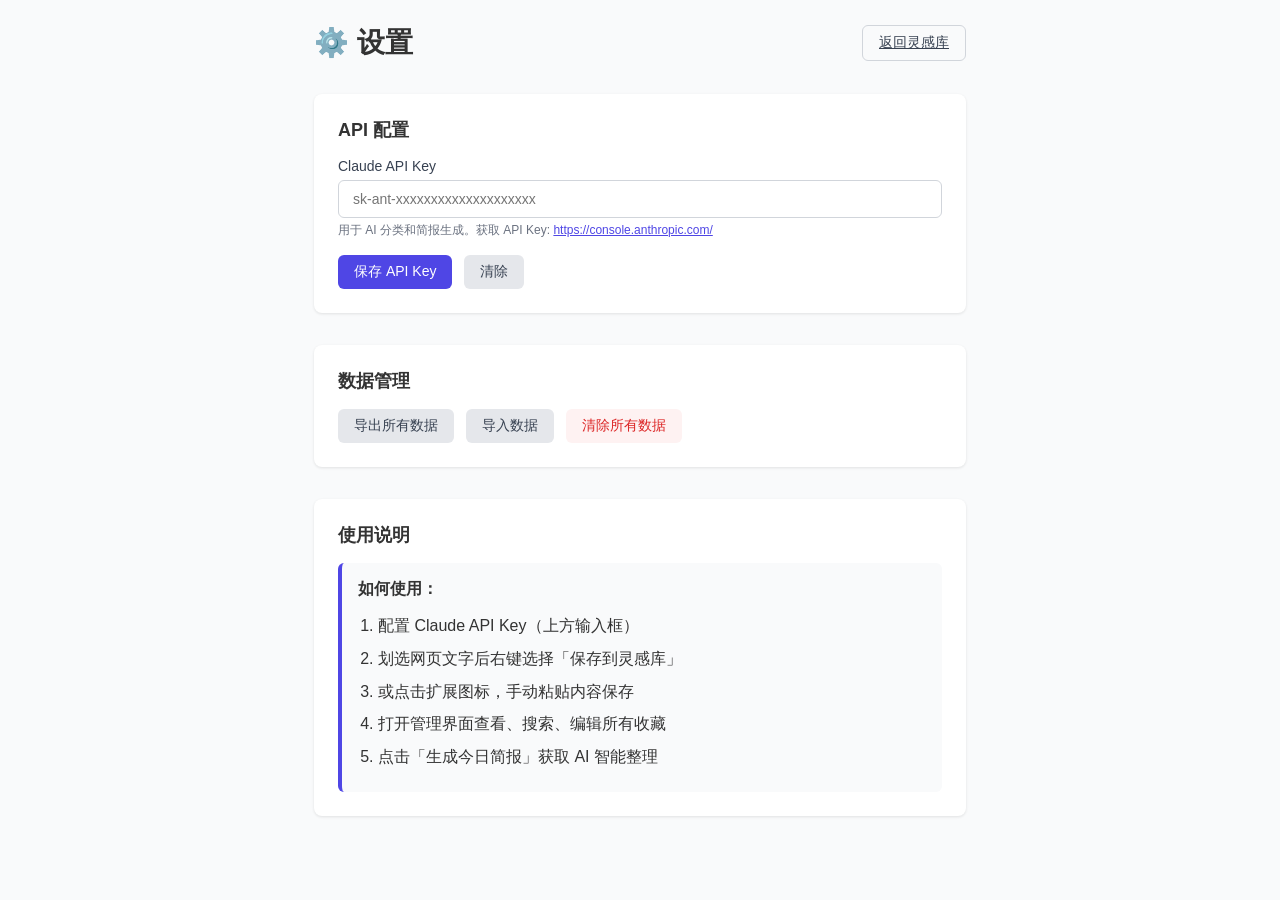
==== sibei/settings.html @ b3fbcac7 "feat: 添加灵感收集器 Chrome 扩展 完整功能的 Chrome 浏览器扩展，用于捕捉和整理网络浏览中有价值的内容。  核心功能： - 划词/图片/页面/链接右键保存到灵感库 - AI 自动分" ====
<!DOCTYPE html>
<html lang="zh-CN">
<head>
  <meta charset="UTF-8">
  <meta name="viewport" content="width=device-width, initial-scale=1.0">
  <title>设置 - 灵感收集器</title>
  <link rel="stylesheet" href="styles.css">
</head>
<body class="settings">
  <div class="settings-container">
    <header class="settings-header">
      <h1>⚙️ 设置</h1>
      <a href="dashboard.html" class="btn btn-outline">返回灵感库</a>
    </header>

    <div class="settings-content">
      <div class="settings-section">
        <h2>API 配置</h2>
        <div class="form-group">
          <label for="apiKeyInput">Claude API Key</label>
          <input type="password" id="apiKeyInput" class="form-input" placeholder="sk-ant-xxxxxxxxxxxxxxxxxxxx">
          <p class="form-help">
            用于 AI 分类和简报生成。获取 API Key: <a href="https://console.anthropic.com/" target="_blank">https://console.anthropic.com/</a>
          </p>
        </div>
        <div class="form-actions">
          <button id="saveApiKeyBtn" class="btn btn-primary">保存 API Key</button>
          <button id="clearApiKeyBtn" class="btn btn-secondary">清除</button>
        </div>
      </div>

      <div class="settings-section">
        <h2>数据管理</h2>
        <div class="form-actions">
          <button id="exportDataBtn" class="btn btn-secondary">导出所有数据</button>
          <button id="importDataBtn" class="btn btn-secondary">导入数据</button>
          <input type="file" id="importFileInput" accept=".json" style="display: none;">
          <button id="clearAllBtn" class="btn btn-danger">清除所有数据</button>
        </div>
      </div>

      <div class="settings-section">
        <h2>使用说明</h2>
        <div class="info-box">
          <h3>如何使用：</h3>
          <ol>
            <li>配置 Claude API Key（上方输入框）</li>
            <li>划选网页文字后右键选择「保存到灵感库」</li>
            <li>或点击扩展图标，手动粘贴内容保存</li>
            <li>打开管理界面查看、搜索、编辑所有收藏</li>
            <li>点击「生成今日简报」获取 AI 智能整理</li>
          </ol>
        </div>
      </div>

      <div id="notification" class="notification"></div>
    </div>
  </div>

  <script src="settings.js"></script>
</body>
</html>
---- sibei/styles.css ----
/* 全局样式 */
* {
  margin: 0;
  padding: 0;
  box-sizing: border-box;
}

body {
  font-family: -apple-system, BlinkMacSystemFont, 'Segoe UI', Roboto, 'Helvetica Neue', Arial, sans-serif;
  background: #f5f5f5;
  color: #333;
}

/* 通用按钮 */
.btn {
  padding: 8px 16px;
  border: none;
  border-radius: 6px;
  font-size: 14px;
  font-weight: 500;
  cursor: pointer;
  transition: all 0.2s;
}

.btn-primary {
  background: #4F46E5;
  color: white;
}

.btn-primary:hover {
  background: #4338CA;
}

.btn-secondary {
  background: #E5E7EB;
  color: #374151;
}

.btn-secondary:hover {
  background: #D1D5DB;
}

.btn-outline {
  background: transparent;
  border: 1px solid #D1D5DB;
  color: #374151;
}

.btn-outline:hover {
  background: #F3F4F6;
}

.btn-danger {
  background: #FEF2F2;
  color: #DC2626;
}

.btn-danger:hover {
  background: #FEE2E2;
}

.btn-sm {
  padding: 4px 10px;
  font-size: 12px;
}

.btn:disabled {
  opacity: 0.5;
  cursor: not-allowed;
}

/* 通知 */
.notification {
  display: none;
  padding: 12px 16px;
  border-radius: 6px;
  font-size: 14px;
  margin-top: 10px;
}

.notification.success {
  background: #D1FAE5;
  color: #065F46;
}

.notification.error {
  background: #FEE2E2;
  color: #991B1B;
}

/* Popup 样式 */
body.popup {
  min-width: 320px;
  max-width: 400px;
  background: white;
}

.popup-container {
  padding: 16px;
}

.popup-header h1 {
  font-size: 18px;
  font-weight: 600;
  margin-bottom: 12px;
}

.popup-content {
  display: flex;
  flex-direction: column;
  gap: 12px;
}

.popup-content textarea {
  width: 100%;
  padding: 10px;
  border: 1px solid #D1D5DB;
  border-radius: 6px;
  font-size: 14px;
  resize: vertical;
  font-family: inherit;
}

.popup-content input {
  width: 100%;
  padding: 8px 12px;
  border: 1px solid #D1D5DB;
  border-radius: 6px;
  font-size: 14px;
}

.popup-content input::placeholder,
.popup-content textarea::placeholder {
  color: #9CA3AF;
}

.popup-actions {
  display: flex;
  justify-content: flex-end;
}

.popup-links {
  display: flex;
  flex-direction: column;
  gap: 8px;
  padding-top: 8px;
  border-top: 1px solid #E5E7EB;
}

.popup-links .link {
  color: #4F46E5;
  text-decoration: none;
  font-size: 13px;
}

.popup-links .link:hover {
  text-decoration: underline;
}

/* Dashboard 样式 */
body.dashboard {
  background: #F9FAFB;
}

.dashboard-container {
  max-width: 1200px;
  margin: 0 auto;
  padding: 24px;
}

.dashboard-header {
  display: flex;
  justify-content: space-between;
  align-items: center;
  margin-bottom: 24px;
}

.dashboard-header h1 {
  font-size: 28px;
  font-weight: 700;
}

.header-actions {
  display: flex;
  gap: 12px;
}

.dashboard-filters {
  display: flex;
  gap: 12px;
  margin-bottom: 24px;
}

.search-input {
  flex: 1;
  padding: 10px 14px;
  border: 1px solid #D1D5DB;
  border-radius: 6px;
  font-size: 14px;
}

.filter-select {
  padding: 10px 14px;
  border: 1px solid #D1D5DB;
  border-radius: 6px;
  font-size: 14px;
  background: white;
  cursor: pointer;
}

.items-container {
  display: flex;
  flex-direction: column;
  gap: 16px;
}

.empty-state {
  text-align: center;
  padding: 48px 24px;
  color: #9CA3AF;
  font-size: 16px;
}

/* 内容卡片 */
.item-card {
  background: white;
  border-radius: 8px;
  padding: 16px;
  box-shadow: 0 1px 3px rgba(0, 0, 0, 0.1);
}

.item-header {
  display: flex;
  justify-content: space-between;
  align-items: center;
  margin-bottom: 12px;
}

.item-type {
  padding: 4px 10px;
  border-radius: 4px;
  font-size: 12px;
  font-weight: 600;
  text-transform: uppercase;
}

.type-article { background: #DBEAFE; color: #1E40AF; }
.type-quote { background: #FEF3C7; color: #92400E; }
.type-video { background: #FEE2E2; color: #991B1B; }
.type-prompt { background: #E0E7FF; color: #3730A3; }
.type-tool { background: #D1FAE5; color: #065F46; }
.type-other { background: #F3F4F6; color: #4B5563; }

.item-date {
  color: #9CA3AF;
  font-size: 12px;
}

.item-content {
  font-size: 15px;
  line-height: 1.6;
  color: #1F2937;
  margin-bottom: 8px;
}

.item-summary {
  font-size: 13px;
  color: #6B7280;
  font-style: italic;
  margin-bottom: 8px;
  padding: 8px;
  background: #F9FAFB;
  border-left: 3px solid #4F46E5;
  border-radius: 4px;
}

.item-url {
  font-size: 12px;
  color: #4F46E5;
  margin-bottom: 8px;
}

.item-url a {
  color: #4F46E5;
  text-decoration: none;
}

.item-url a:hover {
  text-decoration: underline;
}

.tags-container {
  display: flex;
  flex-wrap: wrap;
  gap: 6px;
  margin-bottom: 12px;
}

.tag {
  display: inline-flex;
  align-items: center;
  gap: 4px;
  padding: 3px 8px;
  background: #F3F4F6;
  color: #4B5563;
  border-radius: 4px;
  font-size: 12px;
}

.tag-remove {
  cursor: pointer;
  font-size: 14px;
  color: #9CA3AF;
}

.tag-remove:hover {
  color: #EF4444;
}

.notes-area {
  width: 100%;
  min-height: 60px;
  padding: 10px;
  border: 1px solid #E5E7EB;
  border-radius: 6px;
  font-size: 13px;
  font-family: inherit;
  resize: vertical;
  margin-bottom: 12px;
  background: #FAFAFA;
}

.notes-area.editing {
  background: white;
  border-color: #4F46E5;
  box-shadow: 0 0 0 2px rgba(79, 70, 229, 0.1);
}

.item-actions {
  display: flex;
  gap: 8px;
  justify-content: flex-end;
}

/* Modal 模态框 */
.modal {
  display: none;
  position: fixed;
  top: 0;
  left: 0;
  width: 100%;
  height: 100%;
  background: rgba(0, 0, 0, 0.5);
  z-index: 1000;
  align-items: center;
  justify-content: center;
}

.modal-content {
  background: white;
  border-radius: 8px;
  width: 90%;
  max-width: 700px;
  max-height: 80vh;
  overflow-y: auto;
}

.modal-header {
  display: flex;
  justify-content: space-between;
  align-items: center;
  padding: 20px;
  border-bottom: 1px solid #E5E7EB;
}

.modal-header h2 {
  font-size: 20px;
  font-weight: 600;
}

.close-btn {
  font-size: 28px;
  color: #9CA3AF;
  cursor: pointer;
  border: none;
  background: none;
  padding: 0;
  width: 28px;
  height: 28px;
}

.close-btn:hover {
  color: #374151;
}

.modal-body {
  padding: 20px;
}

.modal-footer {
  display: flex;
  justify-content: flex-end;
  gap: 12px;
  padding: 16px 20px;
  border-top: 1px solid #E5E7EB;
}

.brief-overview {
  padding: 12px;
  background: #E0E7FF;
  border-radius: 6px;
  margin-bottom: 16px;
  font-weight: 500;
}

.brief-content {
  line-height: 1.8;
}

/* Settings 样式 */
body.settings {
  background: #F9FAFB;
}

.settings-container {
  max-width: 700px;
  margin: 0 auto;
  padding: 24px;
}

.settings-header {
  display: flex;
  justify-content: space-between;
  align-items: center;
  margin-bottom: 32px;
}

.settings-header h1 {
  font-size: 28px;
  font-weight: 700;
}

.settings-content {
  display: flex;
  flex-direction: column;
  gap: 32px;
}

.settings-section {
  background: white;
  padding: 24px;
  border-radius: 8px;
  box-shadow: 0 1px 3px rgba(0, 0, 0, 0.1);
}

.settings-section h2 {
  font-size: 18px;
  font-weight: 600;
  margin-bottom: 16px;
}

.form-group {
  margin-bottom: 16px;
}

.form-group label {
  display: block;
  margin-bottom: 6px;
  font-weight: 500;
  font-size: 14px;
  color: #374151;
}

.form-input {
  width: 100%;
  padding: 10px 14px;
  border: 1px solid #D1D5DB;
  border-radius: 6px;
  font-size: 14px;
}

.form-input:focus {
  outline: none;
  border-color: #4F46E5;
  box-shadow: 0 0 0 3px rgba(79, 70, 229, 0.1);
}

.form-help {
  font-size: 12px;
  color: #6B7280;
  margin-top: 4px;
}

.form-help a {
  color: #4F46E5;
}

.form-actions {
  display: flex;
  gap: 12px;
  flex-wrap: wrap;
}

.info-box {
  background: #F9FAFB;
  padding: 16px;
  border-radius: 6px;
  border-left: 4px solid #4F46E5;
}

.info-box h3 {
  font-size: 16px;
  font-weight: 600;
  margin-bottom: 12px;
}

.info-box ol {
  padding-left: 20px;
  line-height: 1.8;
}

.info-box li {
  margin-bottom: 4px;
}
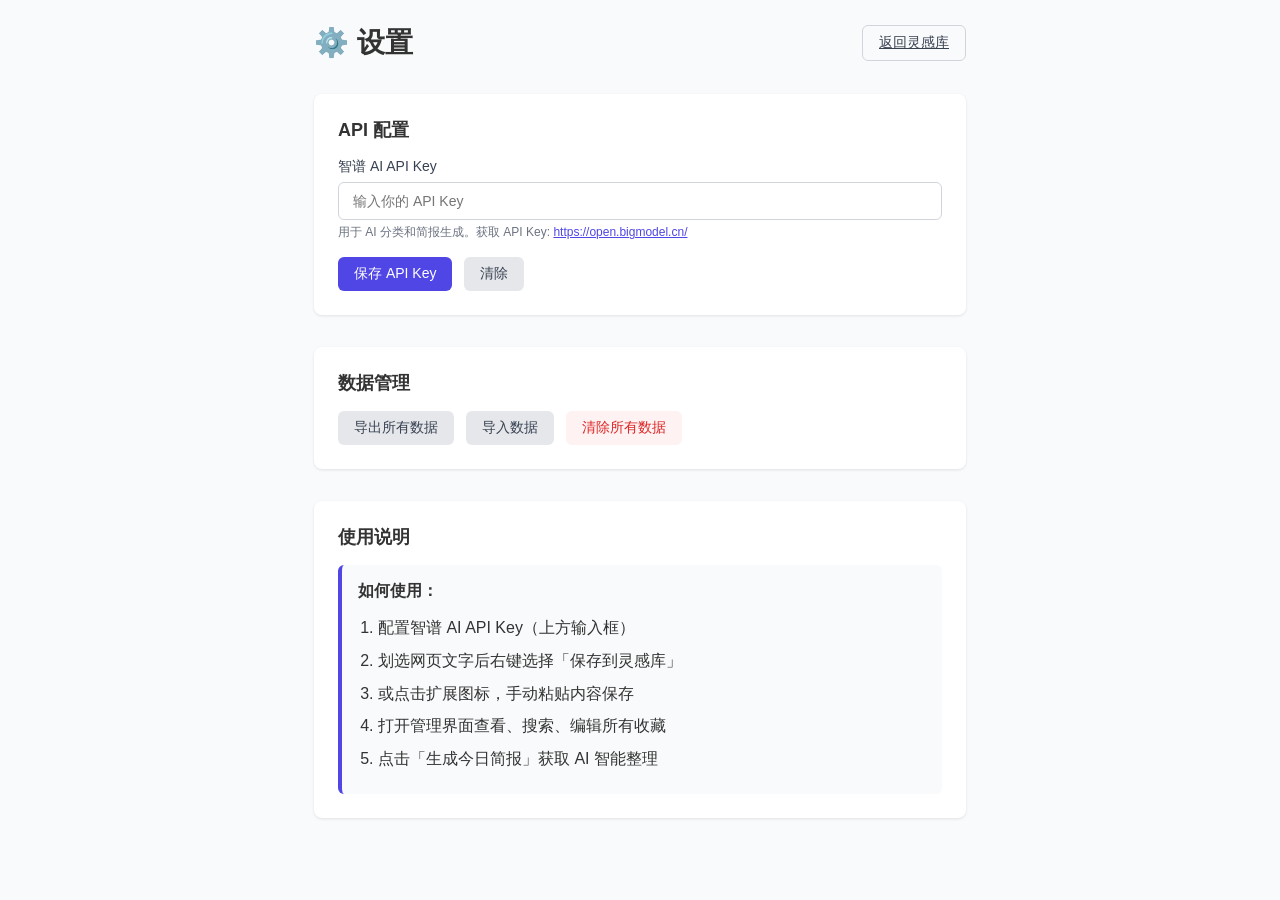
==== commit 91d54e2e: "feat: 将 Claude API 替换为智谱 AI API，实现模型调度策略 核心变更： - API 端点改为智谱 AI: https://open.bigmodel.cn/api/paas/v4" ====
--- a/sibei/settings.html
+++ b/sibei/settings.html
@@ -17,10 +17,10 @@
       <div class="settings-section">
         <h2>API 配置</h2>
         <div class="form-group">
-          <label for="apiKeyInput">Claude API Key</label>
-          <input type="password" id="apiKeyInput" class="form-input" placeholder="sk-ant-xxxxxxxxxxxxxxxxxxxx">
+          <label for="apiKeyInput">智谱 AI API Key</label>
+          <input type="password" id="apiKeyInput" class="form-input" placeholder="输入你的 API Key">
           <p class="form-help">
-            用于 AI 分类和简报生成。获取 API Key: <a href="https://console.anthropic.com/" target="_blank">https://console.anthropic.com/</a>
+            用于 AI 分类和简报生成。获取 API Key: <a href="https://open.bigmodel.cn/" target="_blank">https://open.bigmodel.cn/</a>
           </p>
         </div>
         <div class="form-actions">
@@ -44,7 +44,7 @@
         <div class="info-box">
           <h3>如何使用：</h3>
           <ol>
-            <li>配置 Claude API Key（上方输入框）</li>
+            <li>配置智谱 AI API Key（上方输入框）</li>
             <li>划选网页文字后右键选择「保存到灵感库」</li>
             <li>或点击扩展图标，手动粘贴内容保存</li>
             <li>打开管理界面查看、搜索、编辑所有收藏</li>
